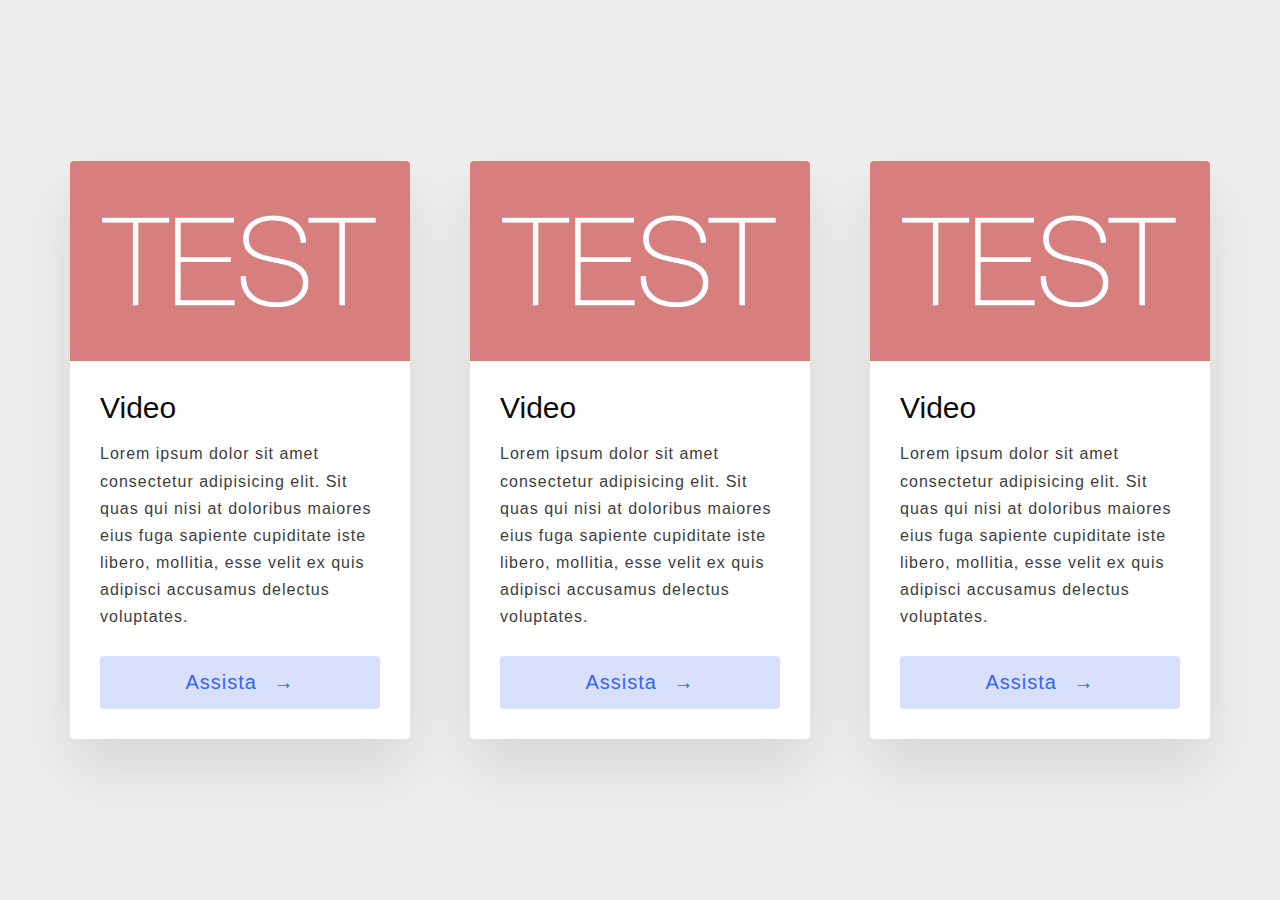
==== projeto_vivencias/mainPage.html @ ebaa04cb "Add files via upload" ====
<!DOCTYPE html>
<html lang="en">
<head>
    <meta charset="UTF-8">
    <meta name="viewport" content="width=device-width, initial-scale=1.0">
    <title>Menu - Aulas</title>
    <link rel="stylesheet" href="mainPagecss.css">
</head>
<body>
    <div class="grid">
        <div class="grid-item">
            <div class="card">
                <img class="card-img" src="img/test_img.jpeg" alt="Videos">
                <div class="card-content">
                    <h1 class="card-header">Video</h1>
                    <p class="card-text">
                        Lorem ipsum dolor sit amet consectetur adipisicing elit.
                        Sit quas qui nisi at doloribus maiores eius fuga sapiente cupiditate iste 
                        libero, mollitia, esse velit ex quis adipisci accusamus delectus voluptates.
                    </p>
                    <button class="card-btn">Assista <span>&rarr;</span></button>
                </div>
            </div>
        </div>
        <div class="grid-item">
            <div class="card">
                <img class="card-img" src="img/test_img.jpeg" alt="Videos">
                <div class="card-content">
                    <h1 class="card-header">Video</h1>
                    <p class="card-text">
                        Lorem ipsum dolor sit amet consectetur adipisicing elit.
                        Sit quas qui nisi at doloribus maiores eius fuga sapiente cupiditate iste 
                        libero, mollitia, esse velit ex quis adipisci accusamus delectus voluptates.
                    </p>
                    <button class="card-btn">Assista <span>&rarr;</span></button>
                </div>
            </div>
        </div>
        <div class="grid-item">
            <div class="card">
                <img class="card-img" src="img/test_img.jpeg" alt="Videos">
                <div class="card-content">
                    <h1 class="card-header">Video</h1>
                    <p class="card-text">
                        Lorem ipsum dolor sit amet consectetur adipisicing elit.
                        Sit quas qui nisi at doloribus maiores eius fuga sapiente cupiditate iste 
                        libero, mollitia, esse velit ex quis adipisci accusamus delectus voluptates.
                    </p>
                    <button class="card-btn">Assista <span>&rarr;</span></button>
                </div>
            </div>
        </div>
    </div>
</body>
</html>
---- projeto_vivencias/mainPagecss.css ----
*{
  margin: 0;
  padding: 0;  
}

html{
    box-sizing: border-box;
    font-size: 62.5%;
}

body{
    background-color: #eee;
    font-family:Arial, Helvetica, sans-serif;
    display: flex;
    justify-content: center;
    align-items: center;
    min-height: 100vh;
}

.grid{
    display: grid;
    width: 114em;
    grid-gap: 6rem;
    grid-template-columns: repeat(auto-fit,minmax(30rem, 1fr));
    align-items: start;
}

.grid-item{
    background-color: #fff;
    border-radius: 0.4rem;
    overflow: hidden;
    box-shadow: 0 3rem 6rem rgba(0, 0, 0, 0.1);
    cursor: pointer;
    transition: 0.2s;
}

.grid-item:hover {
    transform: translateY(-0.5%);
    box-shadow: 0 4rem 8rem rgba(0, 0, 0, 0.5);
}

.card-img{
    display: block;
    width: 100%;
    height: 20rem;
    object-fit: cover;
}

.card-content{
    padding: 3rem;
}

.card-header{
    font-size: 3rem;
    font-weight: 500;
    color: #0d0d0d;
    margin-bottom: 1.5rem;
}

.card-text{
    font-size: 1.6rem;
    letter-spacing: 0.1rem;
    line-height: 1.7;
    color: #3d3d3d;
    margin-bottom: 2.5rem;
}

.card-btn{
    display: block;
    width: 100%;
    padding: 1.5rem;
    font-size: 2rem;
    text-align: center;
    color: #3363ff;
    background-color: #d8e0fd;
    border: none;
    border-radius: 0.4rem;
    transition: 0.2s;
    cursor: pointer;
    letter-spacing: 0.1rem;
}

.card-btn span{
    margin-left: 1rem;
    transition: 0.2s;
}

.card-btn:hover,
.card-btn:active{
    background-color: #c2cffc;
}

.card-btn:hover span,
.card-btn:active span{
    margin-left: 1.5rem;
}

@media only screen and (max-width: 60em){
    body {
        padding: 3rem;
    }

    .grid{
        grid-gap: 3rem;
    }
}
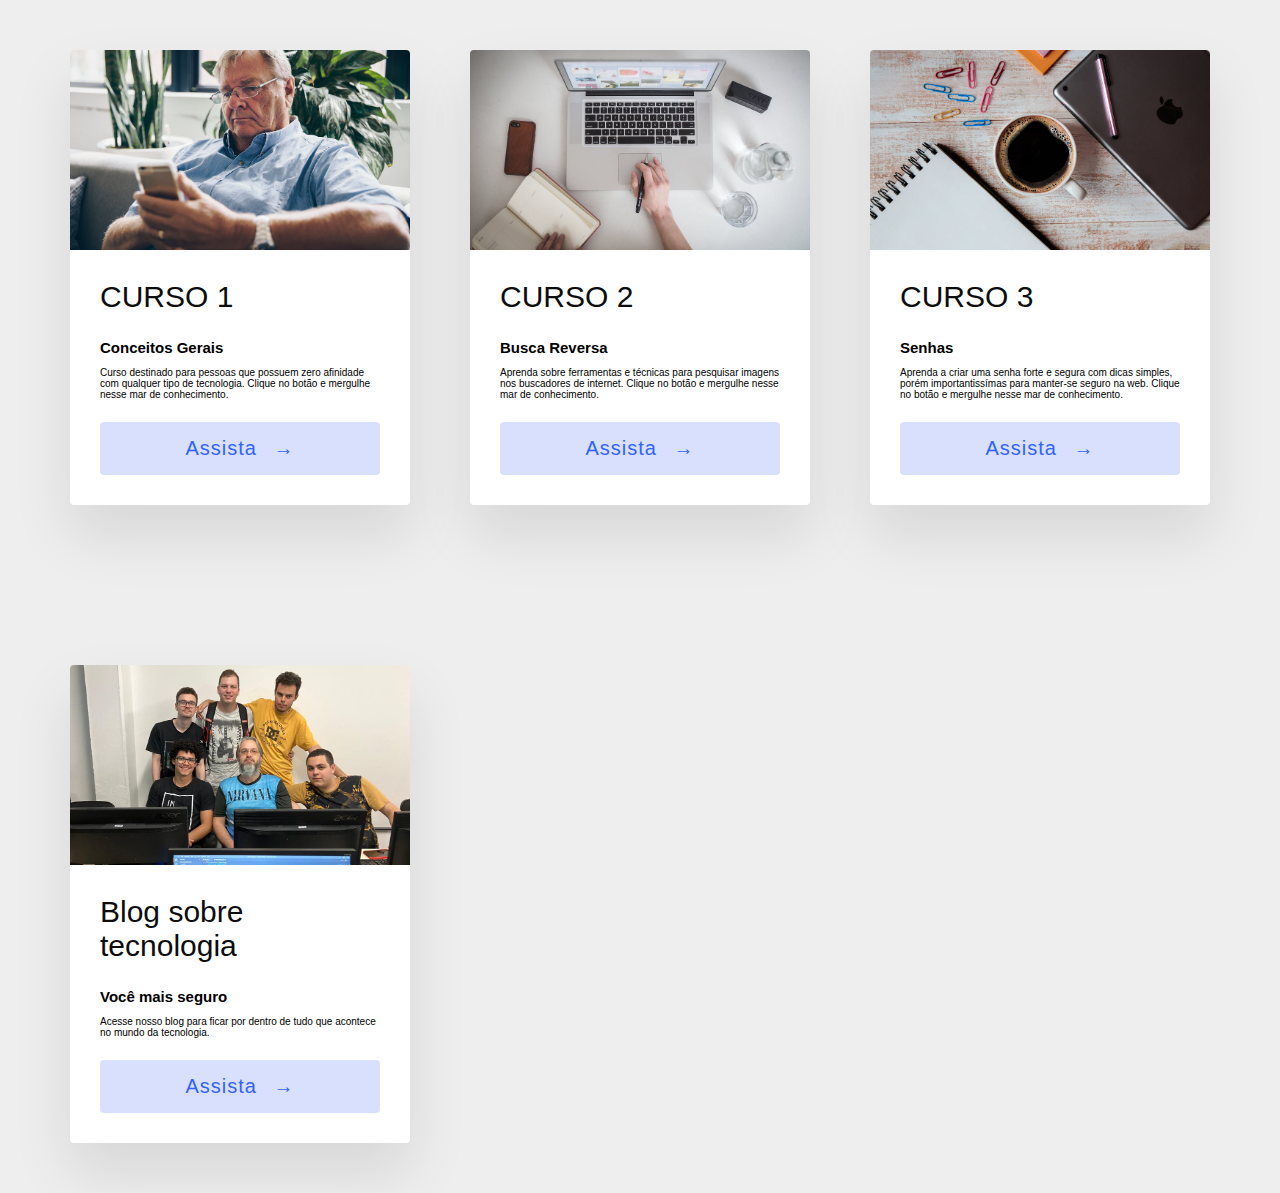
==== commit cebfb333: "Merge pull request #2 from Daslan-Mateus/update-02" ====
--- a/projeto_vivencias/mainPage.html
+++ b/projeto_vivencias/mainPage.html
@@ -3,6 +3,7 @@
 <head>
     <meta charset="UTF-8">
     <meta name="viewport" content="width=device-width, initial-scale=1.0">
+
     <title>Menu - Aulas</title>
     <link rel="stylesheet" href="mainPagecss.css">
 </head>
@@ -10,43 +11,70 @@
     <div class="grid">
         <div class="grid-item">
             <div class="card">
-                <img class="card-img" src="img/test_img.jpeg" alt="Videos">
+                <img class="card-img" src="img/curso1.jpg" alt="Videos">
                 <div class="card-content">
-                    <h1 class="card-header">Video</h1>
+                    <h1 class="card-header">CURSO 1</h1>
                     <p class="card-text">
-                        Lorem ipsum dolor sit amet consectetur adipisicing elit.
-                        Sit quas qui nisi at doloribus maiores eius fuga sapiente cupiditate iste 
-                        libero, mollitia, esse velit ex quis adipisci accusamus delectus voluptates.
+                        <h2>Conceitos Gerais</h2>
+                        <br>
+                        Curso destinado para pessoas que possuem zero afinidade com qualquer tipo de tecnologia.
+                        Clique no botão e mergulhe nesse mar de conhecimento.
                     </p>
-                    <button class="card-btn">Assista <span>&rarr;</span></button>
+                    <br><br>
+                    <button class="card-btn"  onclick="window.location.href='gerais.html';">Assista <span>&rarr;</span></button> 
+                   
+                </div>
+            </div>
+        </div>
+
+        
+        <div class="grid-item">
+            <div class="card">
+                <img class="card-img" src="img/curso2.jpg" alt="Videos">
+                <div class="card-content">
+                    <h1 class="card-header">CURSO 2</h1>
+                    <p class="card-text">
+                        <h2>Busca Reversa</h2>
+                        <br>
+                        Aprenda sobre ferramentas e técnicas para pesquisar imagens 
+                        nos buscadores de internet.
+                        Clique no botão e mergulhe nesse mar de conhecimento.
+                    </p>
+                    <br><br>
+                    <button class="card-btn"  onclick="window.location.href='curso2.html';">Assista <span>&rarr;</span></button>
                 </div>
             </div>
         </div>
         <div class="grid-item">
             <div class="card">
-                <img class="card-img" src="img/test_img.jpeg" alt="Videos">
+                <img class="card-img" src="img/curso3.jpg" alt="Videos">
                 <div class="card-content">
-                    <h1 class="card-header">Video</h1>
+                    <h1 class="card-header">CURSO 3</h1>
                     <p class="card-text">
-                        Lorem ipsum dolor sit amet consectetur adipisicing elit.
-                        Sit quas qui nisi at doloribus maiores eius fuga sapiente cupiditate iste 
-                        libero, mollitia, esse velit ex quis adipisci accusamus delectus voluptates.
+                        <h2>Senhas </h2>
+                        <br>
+                        Aprenda a criar uma senha forte e segura com dicas simples, porém importantissímas para 
+                        manter-se seguro na web.
+                        Clique no botão e mergulhe nesse mar de conhecimento.
                     </p>
-                    <button class="card-btn">Assista <span>&rarr;</span></button>
+                    <br><br>
+                    <button class="card-btn"  onclick="window.location.href='curso3.html';">Assista <span>&rarr;</span></button>
                 </div>
             </div>
         </div>
+
         <div class="grid-item">
             <div class="card">
-                <img class="card-img" src="img/test_img.jpeg" alt="Videos">
+                <img class="card-img" src="img/blog.jpg" alt="Blog">
                 <div class="card-content">
-                    <h1 class="card-header">Video</h1>
+                    <h1 class="card-header">Blog sobre tecnologia</h1>
                     <p class="card-text">
-                        Lorem ipsum dolor sit amet consectetur adipisicing elit.
-                        Sit quas qui nisi at doloribus maiores eius fuga sapiente cupiditate iste 
-                        libero, mollitia, esse velit ex quis adipisci accusamus delectus voluptates.
+                        <h2>Você mais seguro</h2>
+                        <br>
+                       Acesse nosso blog para ficar por dentro de tudo que acontece no mundo da tecnologia.
                     </p>
-                    <button class="card-btn">Assista <span>&rarr;</span></button>
+                    <br><br>
+                    <button class="card-btn"  onclick="window.location.href='http://vocemaisseguro.rf.gd/';">Assista <span>&rarr;</span></button>
                 </div>
             </div>
         </div>
--- a/projeto_vivencias/mainPagecss.css
+++ b/projeto_vivencias/mainPagecss.css
@@ -32,6 +32,8 @@
     box-shadow: 0 3rem 6rem rgba(0, 0, 0, 0.1);
     cursor: pointer;
     transition: 0.2s;
+    margin-top: 50px;
+    margin-bottom: 50px;
 }
 
 .grid-item:hover {
